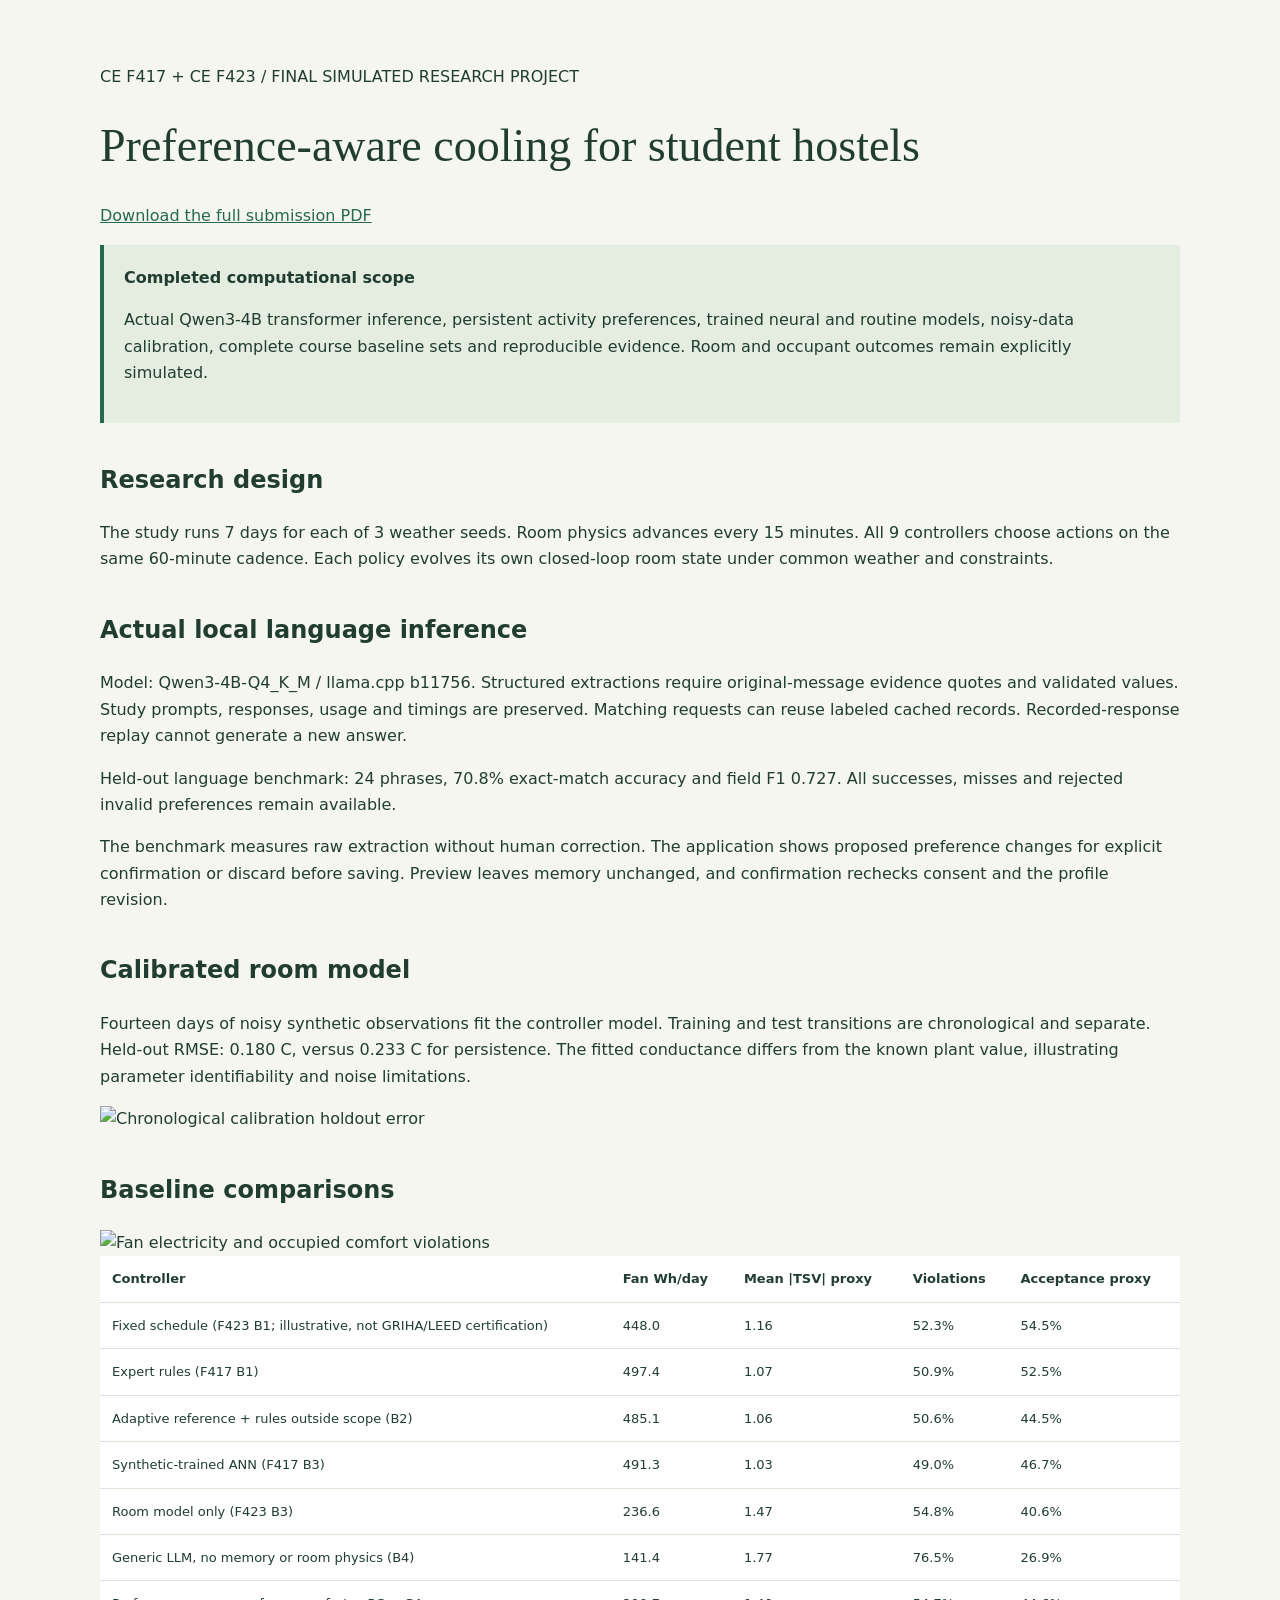
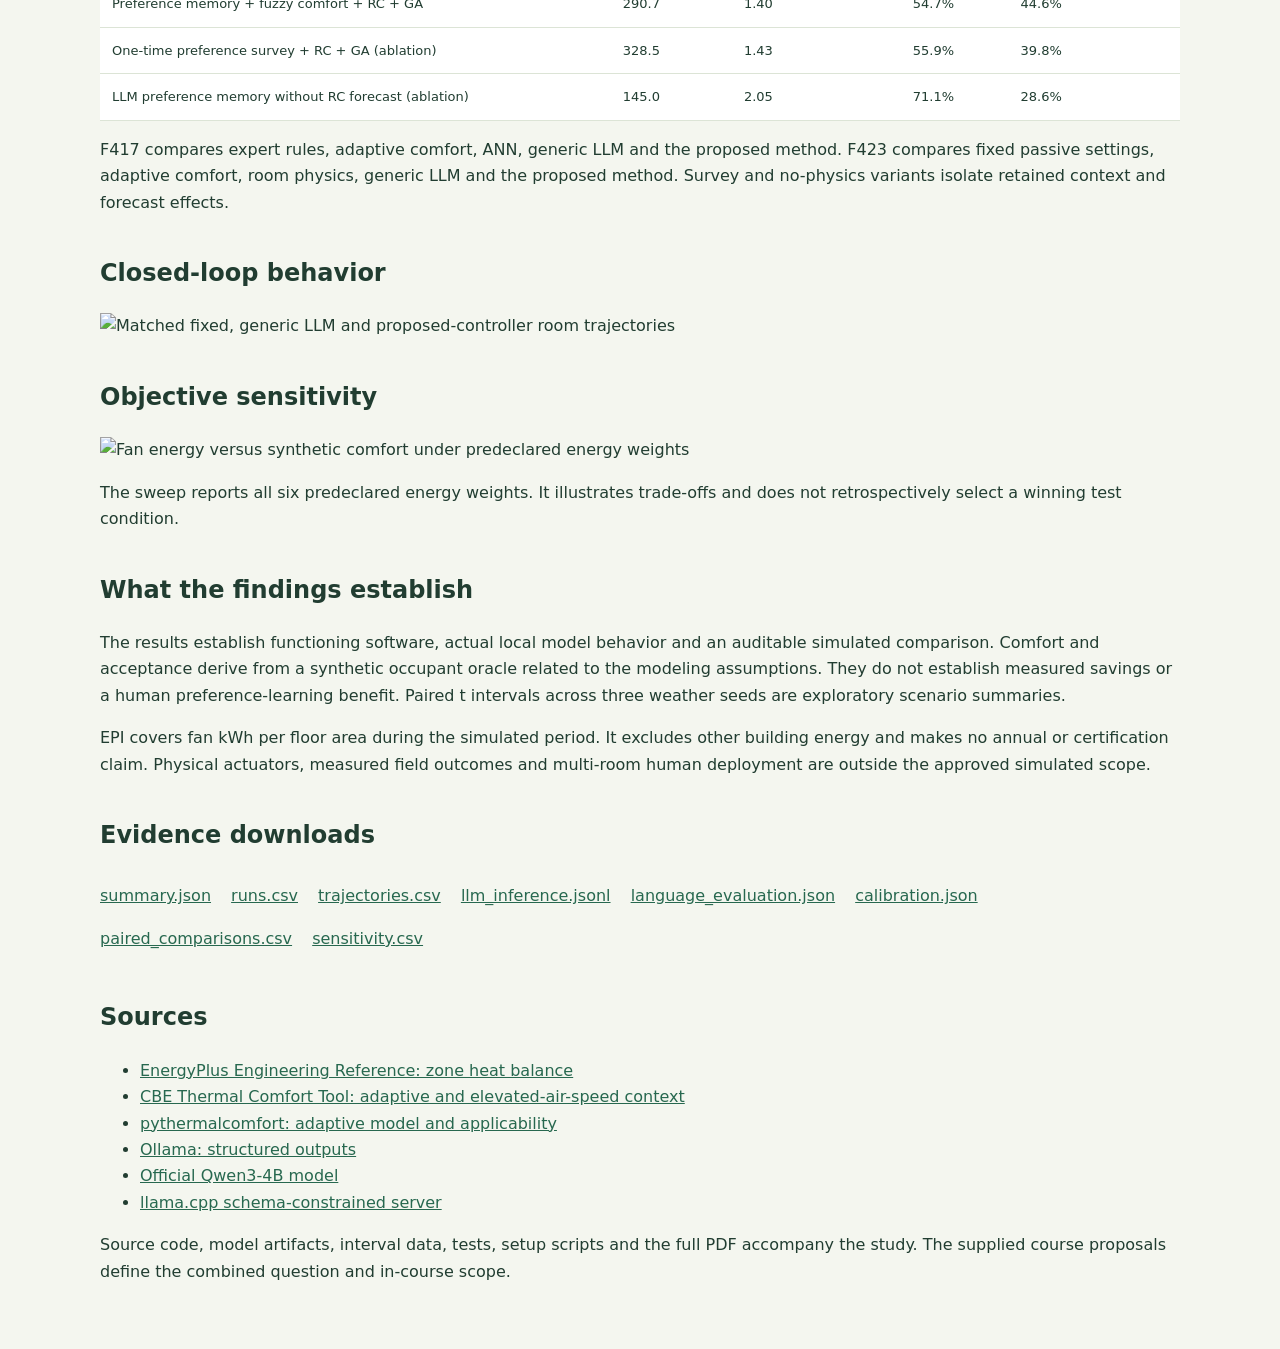
==== outputs/study/report.html @ 942da797 "Complete simulated course study with actual local LLM and reproducible evidence" ====
<!doctype html><html lang="en"><meta charset="utf-8"><meta name="viewport" content="width=device-width,initial-scale=1"><title>Completed hostel cooling study</title>
    <style>body{font:16px/1.65 system-ui;color:#213d31;background:#f4f6ef;margin:0}main{max-width:1080px;margin:auto;padding:48px 28px}h1{font:46px/1.1 Georgia;max-width:900px}h2{margin-top:38px}a{color:#27684f}.evidence{background:#e4eddf;padding:20px;border-left:4px solid #27684f}table{width:100%;border-collapse:collapse;font-size:13px;background:white}td,th{padding:12px;text-align:left;border-bottom:1px solid #dce4d6}img{width:100%;height:auto}.downloads a{display:inline-block;margin:8px 15px 8px 0}@media print{body{background:white}main{padding:0}tr,img{break-inside:avoid}}</style><main>
    <p>CE F417 + CE F423 / FINAL SIMULATED RESEARCH PROJECT</p><h1>Preference-aware cooling for student hostels</h1><p><a href="/report.pdf">Download the full submission PDF</a></p>
    <div class="evidence"><b>Completed computational scope</b><p>Actual Qwen3-4B transformer inference, persistent activity preferences, trained neural and routine models, noisy-data calibration, complete course baseline sets and reproducible evidence. Room and occupant outcomes remain explicitly simulated.</p></div>
    <h2>Research design</h2><p>The study runs 7 days for each of 3 weather seeds. Room physics advances every 15 minutes. All 9 controllers choose actions on the same 60-minute cadence. Each policy evolves its own closed-loop room state under common weather and constraints.</p>
    <h2>Actual local language inference</h2><p>Model: Qwen3-4B-Q4_K_M / llama.cpp b11756. Structured extractions require original-message evidence quotes and validated values. Study prompts, responses, usage and timings are preserved. Matching requests can reuse labeled cached records. Recorded-response replay cannot generate a new answer.</p>
    <p>Held-out language benchmark: 24 phrases, 70.8% exact-match accuracy and field F1 0.727. All successes, misses and rejected invalid preferences remain available.</p>
    <p>The benchmark measures raw extraction without human correction. The application shows proposed preference changes for explicit confirmation or discard before saving. Preview leaves memory unchanged, and confirmation rechecks consent and the profile revision.</p>
    <h2>Calibrated room model</h2><p>Fourteen days of noisy synthetic observations fit the controller model. Training and test transitions are chronological and separate. Held-out RMSE: 0.180 C, versus 0.233 C for persistence. The fitted conductance differs from the known plant value, illustrating parameter identifiability and noise limitations.</p><img src="/evidence/calibration.png" alt="Chronological calibration holdout error">
    <h2>Baseline comparisons</h2><img src="/comparison.png" alt="Fan electricity and occupied comfort violations"><div style="overflow:auto"><table><thead><tr><th>Controller</th><th>Fan Wh/day</th><th>Mean |TSV| proxy</th><th>Violations</th><th>Acceptance proxy</th></tr></thead><tbody><tr><td>Fixed schedule (F423 B1; illustrative, not GRIHA/LEED certification)</td><td>448.0</td><td>1.16</td><td>52.3%</td><td>54.5%</td></tr><tr><td>Expert rules (F417 B1)</td><td>497.4</td><td>1.07</td><td>50.9%</td><td>52.5%</td></tr><tr><td>Adaptive reference + rules outside scope (B2)</td><td>485.1</td><td>1.06</td><td>50.6%</td><td>44.5%</td></tr><tr><td>Synthetic-trained ANN (F417 B3)</td><td>491.3</td><td>1.03</td><td>49.0%</td><td>46.7%</td></tr><tr><td>Room model only (F423 B3)</td><td>236.6</td><td>1.47</td><td>54.8%</td><td>40.6%</td></tr><tr><td>Generic LLM, no memory or room physics (B4)</td><td>141.4</td><td>1.77</td><td>76.5%</td><td>26.9%</td></tr><tr><td>Preference memory + fuzzy comfort + RC + GA</td><td>290.7</td><td>1.40</td><td>54.7%</td><td>44.6%</td></tr><tr><td>One-time preference survey + RC + GA (ablation)</td><td>328.5</td><td>1.43</td><td>55.9%</td><td>39.8%</td></tr><tr><td>LLM preference memory without RC forecast (ablation)</td><td>145.0</td><td>2.05</td><td>71.1%</td><td>28.6%</td></tr></tbody></table></div>
    <p>F417 compares expert rules, adaptive comfort, ANN, generic LLM and the proposed method. F423 compares fixed passive settings, adaptive comfort, room physics, generic LLM and the proposed method. Survey and no-physics variants isolate retained context and forecast effects.</p>
    <h2>Closed-loop behavior</h2><img src="/trajectories.png" alt="Matched fixed, generic LLM and proposed-controller room trajectories">
    <h2>Objective sensitivity</h2><img src="/sensitivity.png" alt="Fan energy versus synthetic comfort under predeclared energy weights"><p>The sweep reports all six predeclared energy weights. It illustrates trade-offs and does not retrospectively select a winning test condition.</p>
    <h2>What the findings establish</h2><p>The results establish functioning software, actual local model behavior and an auditable simulated comparison. Comfort and acceptance derive from a synthetic occupant oracle related to the modeling assumptions. They do not establish measured savings or a human preference-learning benefit. Paired t intervals across three weather seeds are exploratory scenario summaries.</p>
    <p>EPI covers fan kWh per floor area during the simulated period. It excludes other building energy and makes no annual or certification claim. Physical actuators, measured field outcomes and multi-room human deployment are outside the approved simulated scope.</p>
    <h2>Evidence downloads</h2><div class="downloads"><a href="/evidence/summary.json">summary.json</a> <a href="/evidence/runs.csv">runs.csv</a> <a href="/evidence/trajectories.csv">trajectories.csv</a> <a href="/evidence/llm_inference.jsonl">llm_inference.jsonl</a> <a href="/evidence/language_evaluation.json">language_evaluation.json</a> <a href="/evidence/calibration.json">calibration.json</a> <a href="/evidence/paired_comparisons.csv">paired_comparisons.csv</a> <a href="/evidence/sensitivity.csv">sensitivity.csv</a></div>
    <h2>Sources</h2><ul><li><a href="https://energyplus.readthedocs.io/en/stable/guides/engineering-reference/2.1-basis-for-the-zone-and-air-system-integration.html">EnergyPlus Engineering Reference: zone heat balance</a></li><li><a href="https://cbe.berkeley.edu/research/cbe-thermal-comfort-tool/">CBE Thermal Comfort Tool: adaptive and elevated-air-speed context</a></li><li><a href="https://pythermalcomfort.readthedocs.io/en/latest/documentation/models.html">pythermalcomfort: adaptive model and applicability</a></li><li><a href="https://docs.ollama.com/capabilities/structured-outputs">Ollama: structured outputs</a></li><li><a href="https://huggingface.co/Qwen/Qwen3-4B-GGUF">Official Qwen3-4B model</a></li><li><a href="https://github.com/ggml-org/llama.cpp/blob/master/tools/server/README.md">llama.cpp schema-constrained server</a></li></ul>
    <p>Source code, model artifacts, interval data, tests, setup scripts and the full PDF accompany the study. The supplied course proposals define the combined question and in-course scope.</p></main></html>
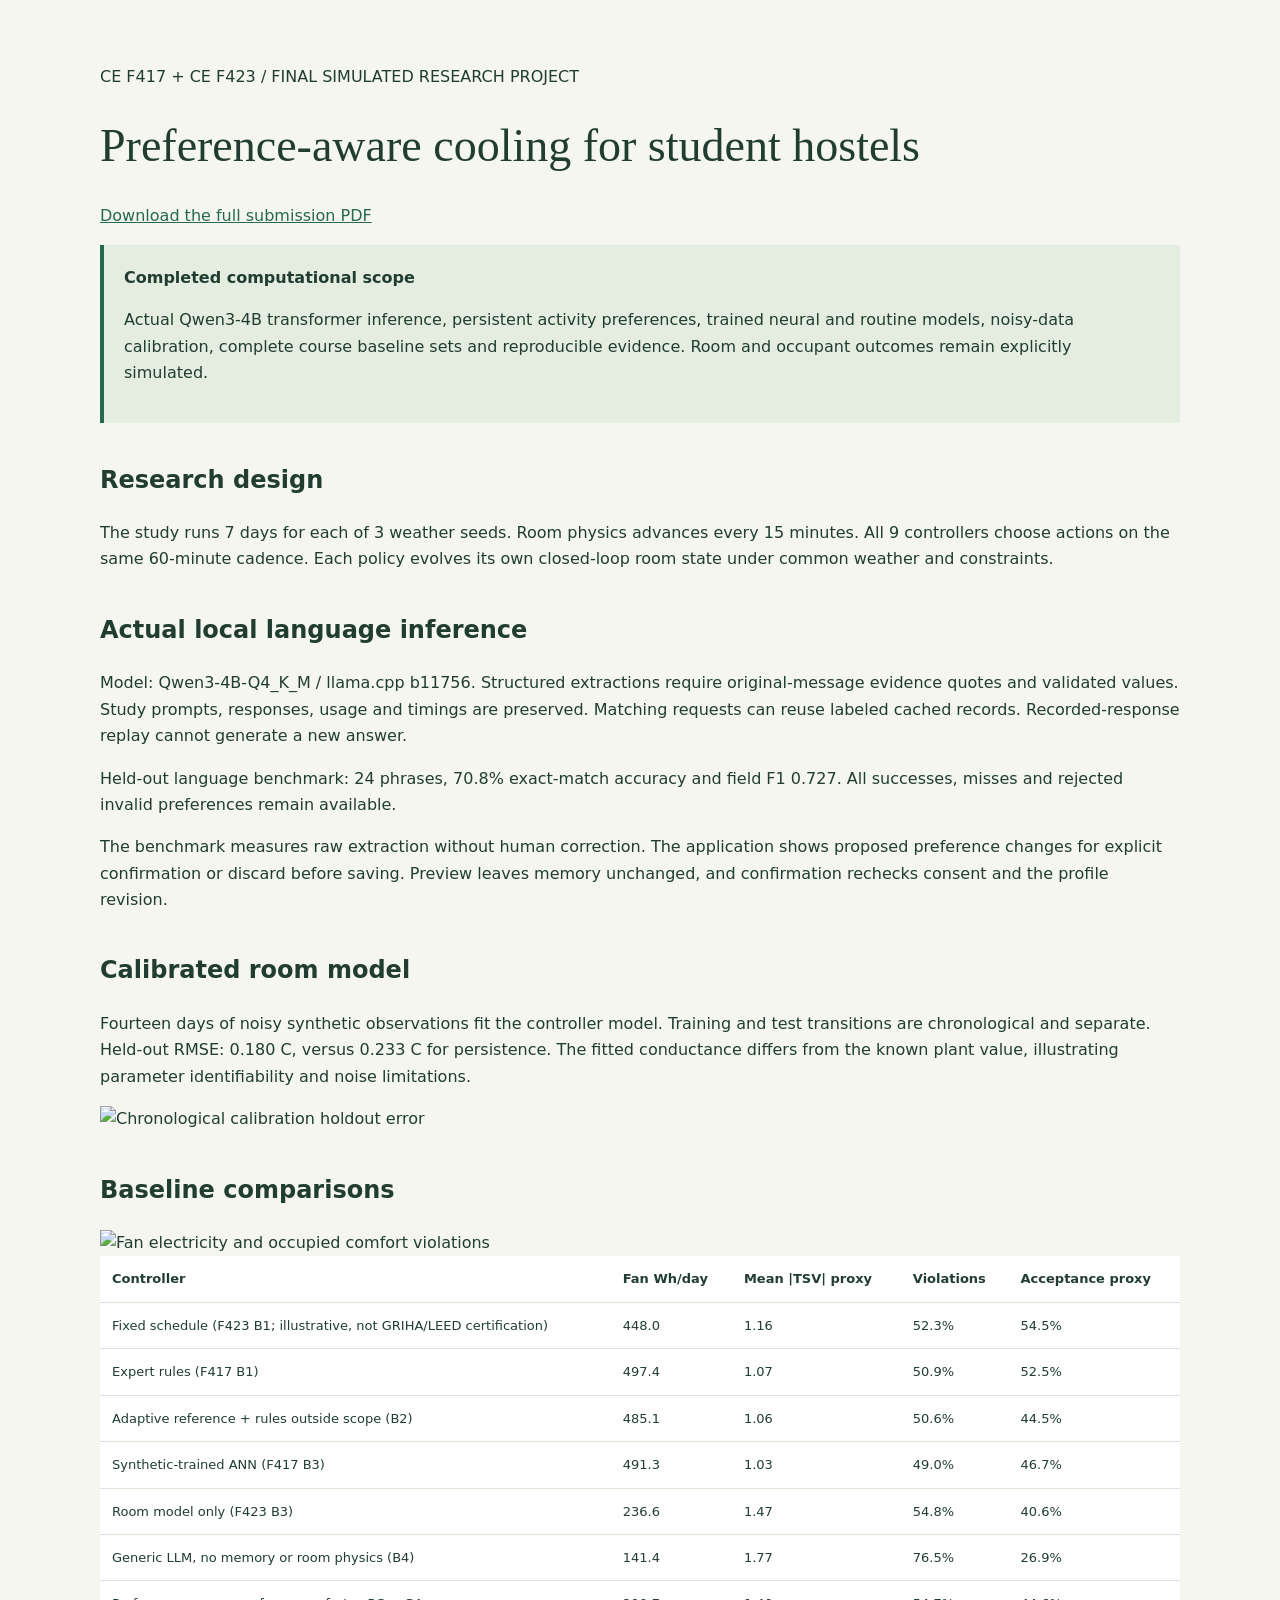
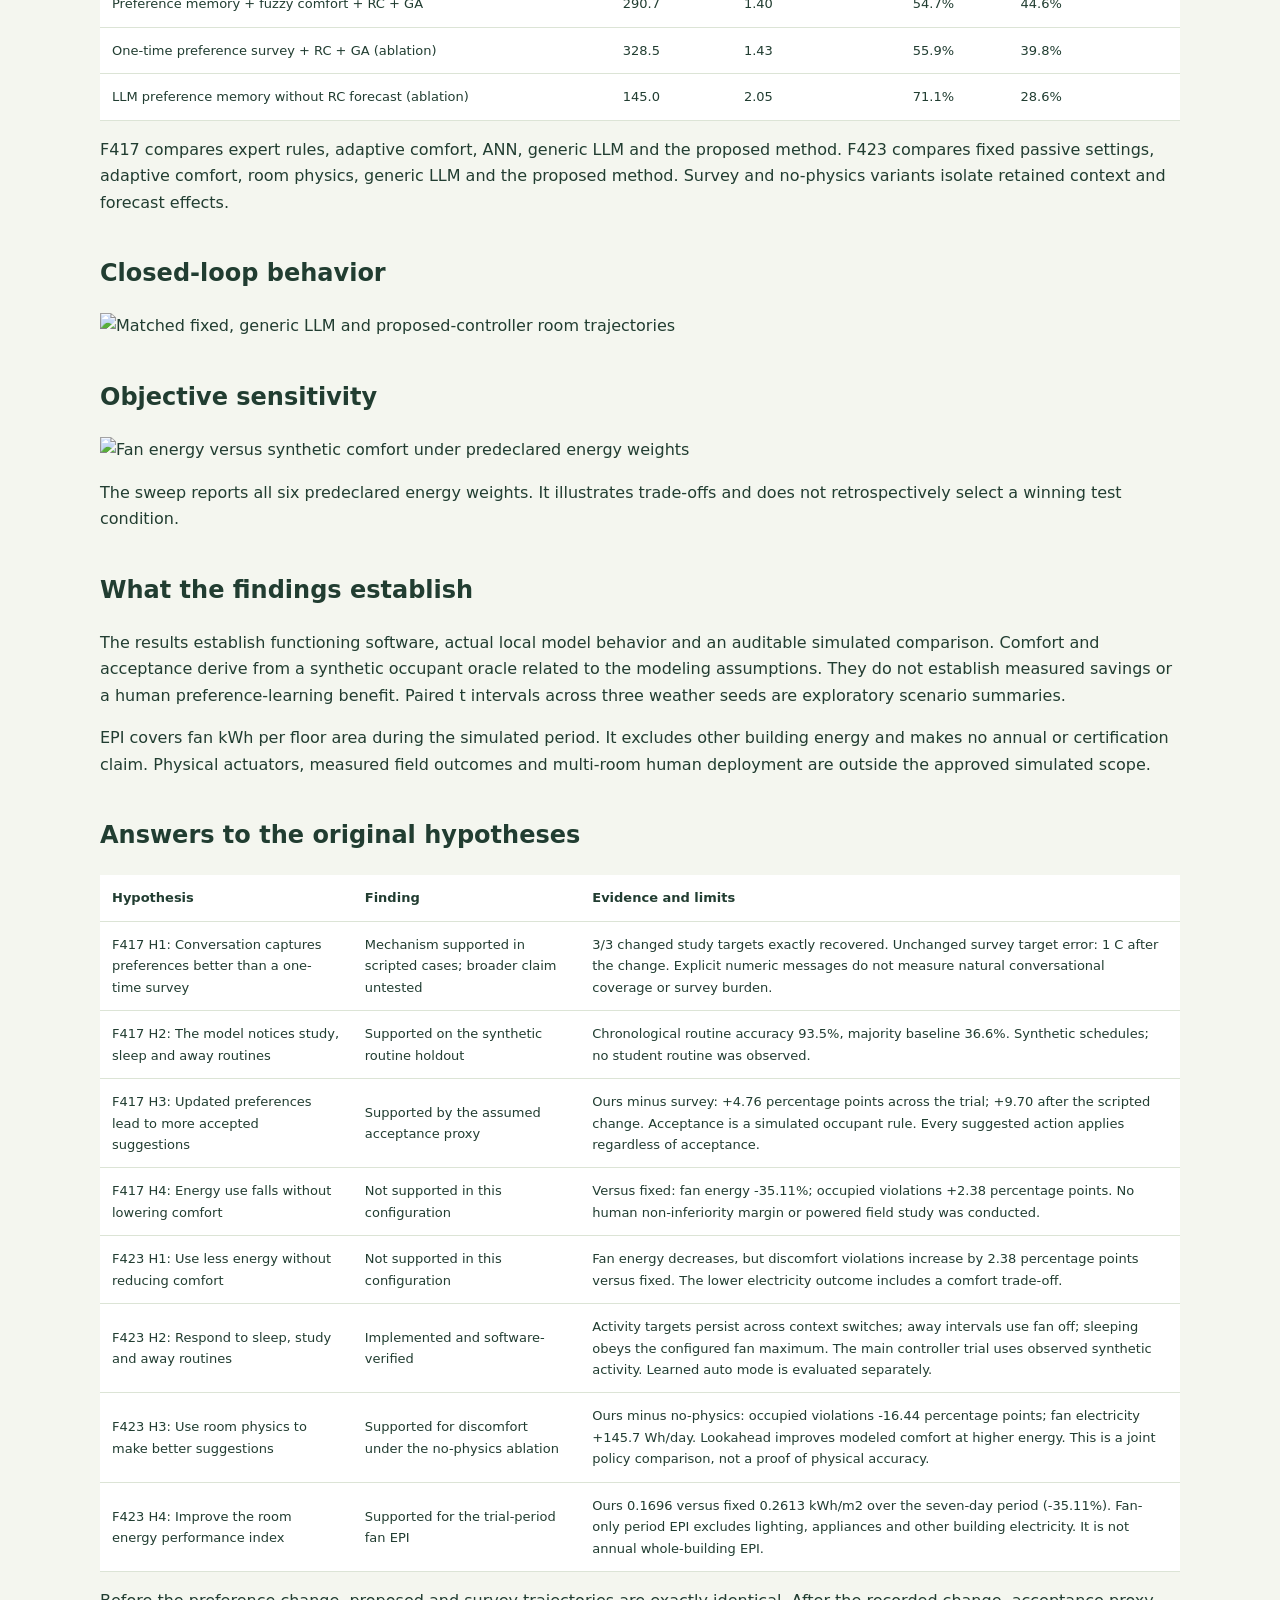
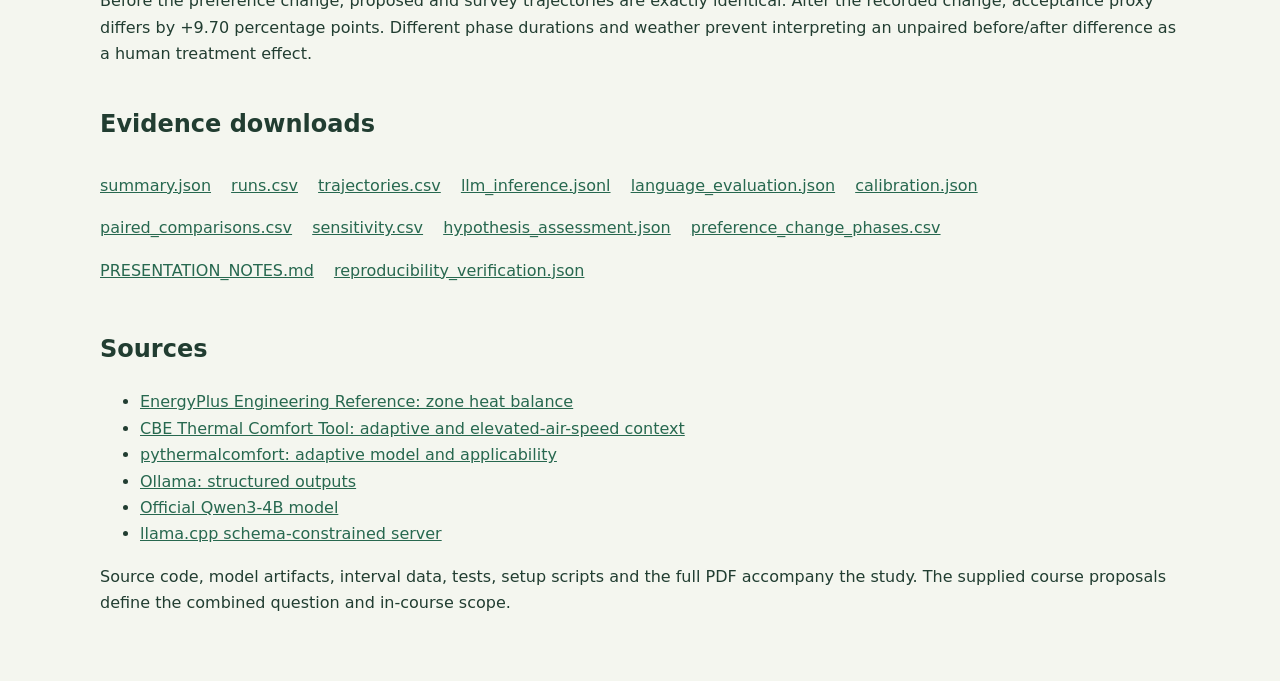
==== commit bfd94c97: "Finish editable presentation, final report and viva-ready submission" ====
--- a/outputs/study/report.html
+++ b/outputs/study/report.html
@@ -13,6 +13,8 @@
     <h2>Objective sensitivity</h2><img src="/sensitivity.png" alt="Fan energy versus synthetic comfort under predeclared energy weights"><p>The sweep reports all six predeclared energy weights. It illustrates trade-offs and does not retrospectively select a winning test condition.</p>
     <h2>What the findings establish</h2><p>The results establish functioning software, actual local model behavior and an auditable simulated comparison. Comfort and acceptance derive from a synthetic occupant oracle related to the modeling assumptions. They do not establish measured savings or a human preference-learning benefit. Paired t intervals across three weather seeds are exploratory scenario summaries.</p>
     <p>EPI covers fan kWh per floor area during the simulated period. It excludes other building energy and makes no annual or certification claim. Physical actuators, measured field outcomes and multi-room human deployment are outside the approved simulated scope.</p>
-    <h2>Evidence downloads</h2><div class="downloads"><a href="/evidence/summary.json">summary.json</a> <a href="/evidence/runs.csv">runs.csv</a> <a href="/evidence/trajectories.csv">trajectories.csv</a> <a href="/evidence/llm_inference.jsonl">llm_inference.jsonl</a> <a href="/evidence/language_evaluation.json">language_evaluation.json</a> <a href="/evidence/calibration.json">calibration.json</a> <a href="/evidence/paired_comparisons.csv">paired_comparisons.csv</a> <a href="/evidence/sensitivity.csv">sensitivity.csv</a></div>
+    <h2>Answers to the original hypotheses</h2><div style="overflow:auto"><table><thead><tr><th>Hypothesis</th><th>Finding</th><th>Evidence and limits</th></tr></thead><tbody><tr><td>F417 H1: Conversation captures preferences better than a one-time survey</td><td>Mechanism supported in scripted cases; broader claim untested</td><td>3/3 changed study targets exactly recovered. Unchanged survey target error: 1 C after the change. Explicit numeric messages do not measure natural conversational coverage or survey burden.</td></tr><tr><td>F417 H2: The model notices study, sleep and away routines</td><td>Supported on the synthetic routine holdout</td><td>Chronological routine accuracy 93.5%, majority baseline 36.6%. Synthetic schedules; no student routine was observed.</td></tr><tr><td>F417 H3: Updated preferences lead to more accepted suggestions</td><td>Supported by the assumed acceptance proxy</td><td>Ours minus survey: +4.76 percentage points across the trial; +9.70 after the scripted change. Acceptance is a simulated occupant rule. Every suggested action applies regardless of acceptance.</td></tr><tr><td>F417 H4: Energy use falls without lowering comfort</td><td>Not supported in this configuration</td><td>Versus fixed: fan energy -35.11%; occupied violations +2.38 percentage points. No human non-inferiority margin or powered field study was conducted.</td></tr><tr><td>F423 H1: Use less energy without reducing comfort</td><td>Not supported in this configuration</td><td>Fan energy decreases, but discomfort violations increase by 2.38 percentage points versus fixed. The lower electricity outcome includes a comfort trade-off.</td></tr><tr><td>F423 H2: Respond to sleep, study and away routines</td><td>Implemented and software-verified</td><td>Activity targets persist across context switches; away intervals use fan off; sleeping obeys the configured fan maximum. The main controller trial uses observed synthetic activity. Learned auto mode is evaluated separately.</td></tr><tr><td>F423 H3: Use room physics to make better suggestions</td><td>Supported for discomfort under the no-physics ablation</td><td>Ours minus no-physics: occupied violations -16.44 percentage points; fan electricity +145.7 Wh/day. Lookahead improves modeled comfort at higher energy. This is a joint policy comparison, not a proof of physical accuracy.</td></tr><tr><td>F423 H4: Improve the room energy performance index</td><td>Supported for the trial-period fan EPI</td><td>Ours 0.1696 versus fixed 0.2613 kWh/m2 over the seven-day period (-35.11%). Fan-only period EPI excludes lighting, appliances and other building electricity. It is not annual whole-building EPI.</td></tr></tbody></table></div>
+    <p>Before the preference change, proposed and survey trajectories are exactly identical. After the recorded change, acceptance proxy differs by +9.70 percentage points. Different phase durations and weather prevent interpreting an unpaired before/after difference as a human treatment effect.</p>
+    <h2>Evidence downloads</h2><div class="downloads"><a href="/evidence/summary.json">summary.json</a> <a href="/evidence/runs.csv">runs.csv</a> <a href="/evidence/trajectories.csv">trajectories.csv</a> <a href="/evidence/llm_inference.jsonl">llm_inference.jsonl</a> <a href="/evidence/language_evaluation.json">language_evaluation.json</a> <a href="/evidence/calibration.json">calibration.json</a> <a href="/evidence/paired_comparisons.csv">paired_comparisons.csv</a> <a href="/evidence/sensitivity.csv">sensitivity.csv</a> <a href="/evidence/hypothesis_assessment.json">hypothesis_assessment.json</a> <a href="/evidence/preference_change_phases.csv">preference_change_phases.csv</a> <a href="/evidence/PRESENTATION_NOTES.md">PRESENTATION_NOTES.md</a> <a href="/evidence/reproducibility_verification.json">reproducibility_verification.json</a></div>
     <h2>Sources</h2><ul><li><a href="https://energyplus.readthedocs.io/en/stable/guides/engineering-reference/2.1-basis-for-the-zone-and-air-system-integration.html">EnergyPlus Engineering Reference: zone heat balance</a></li><li><a href="https://cbe.berkeley.edu/research/cbe-thermal-comfort-tool/">CBE Thermal Comfort Tool: adaptive and elevated-air-speed context</a></li><li><a href="https://pythermalcomfort.readthedocs.io/en/latest/documentation/models.html">pythermalcomfort: adaptive model and applicability</a></li><li><a href="https://docs.ollama.com/capabilities/structured-outputs">Ollama: structured outputs</a></li><li><a href="https://huggingface.co/Qwen/Qwen3-4B-GGUF">Official Qwen3-4B model</a></li><li><a href="https://github.com/ggml-org/llama.cpp/blob/master/tools/server/README.md">llama.cpp schema-constrained server</a></li></ul>
     <p>Source code, model artifacts, interval data, tests, setup scripts and the full PDF accompany the study. The supplied course proposals define the combined question and in-course scope.</p></main></html>
